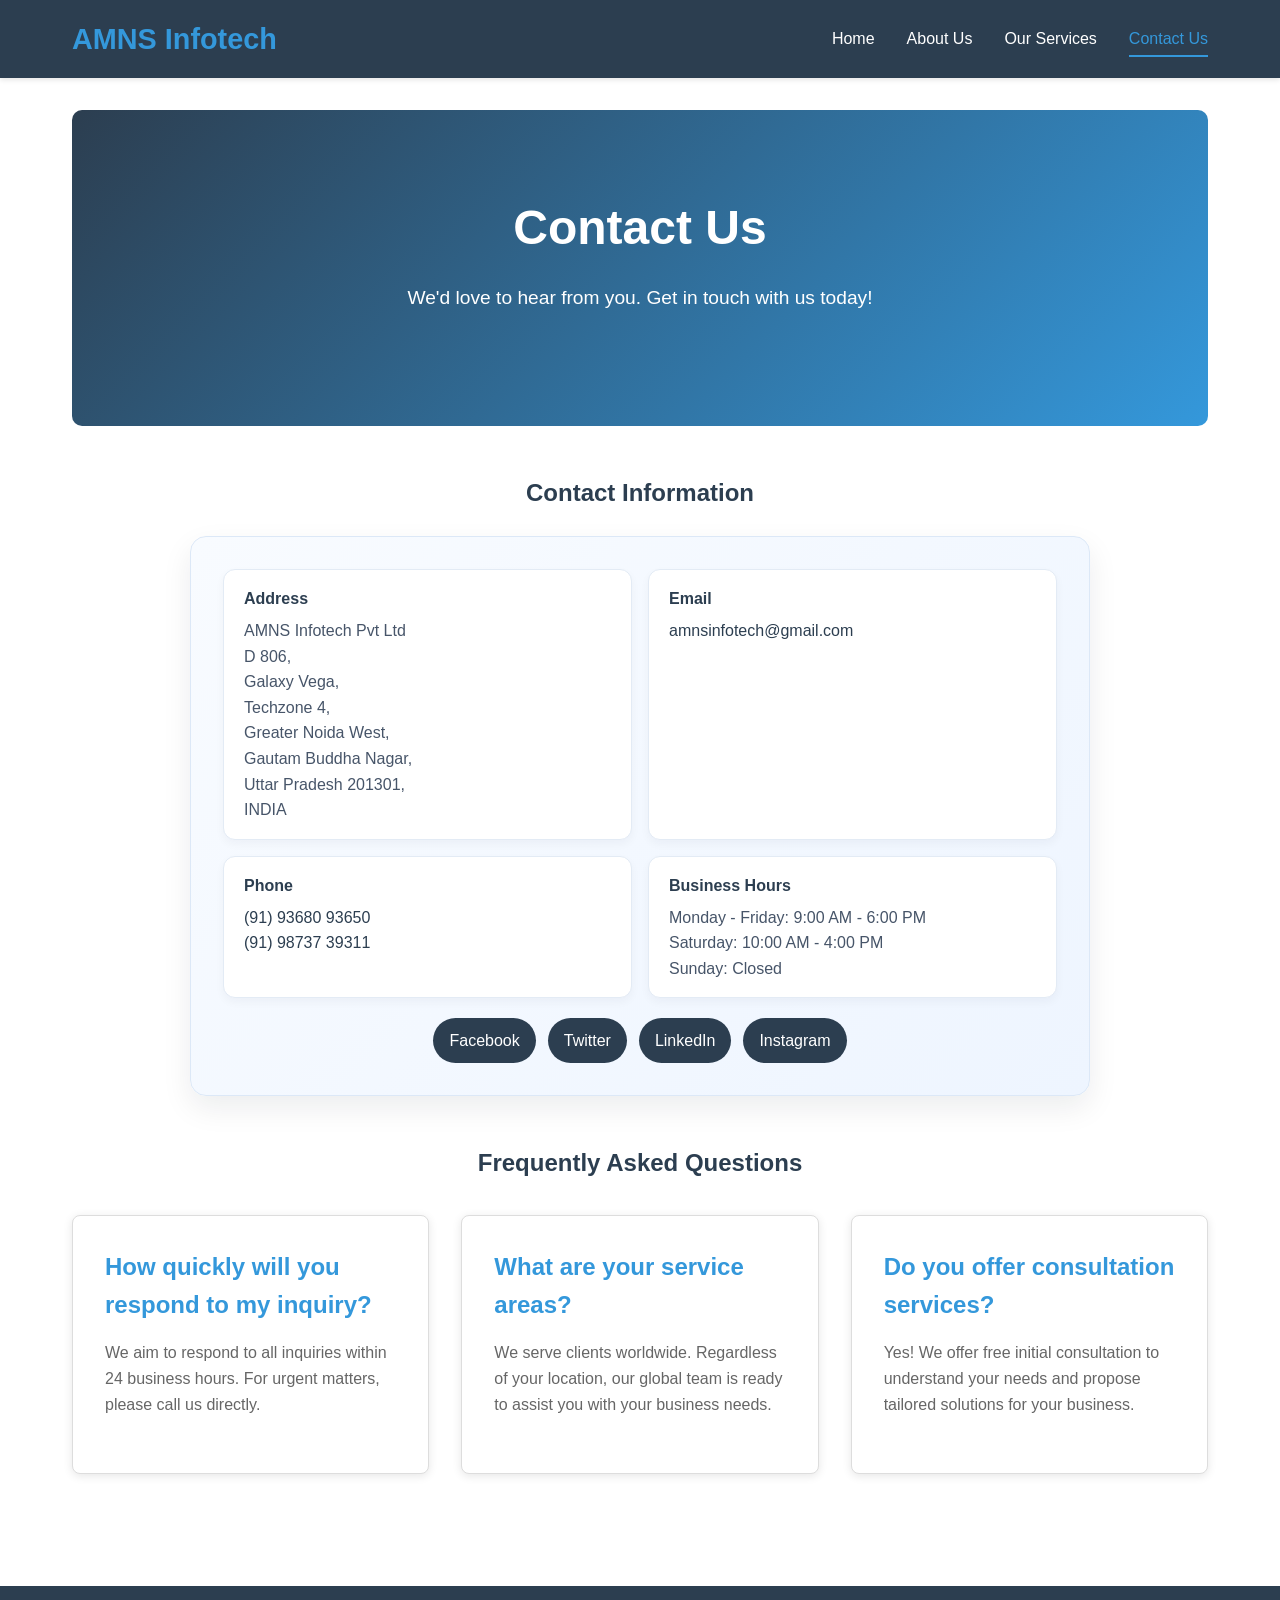
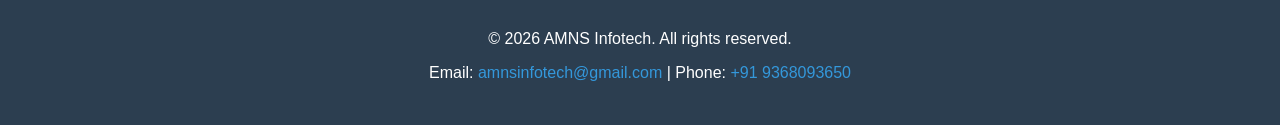
==== contact.html @ 9a3332d9 "moved files to root folder" ====
<!DOCTYPE html>
<html lang="en">
<head>
    <meta charset="UTF-8">
    <meta name="viewport" content="width=device-width, initial-scale=1.0">
    <title>Contact Us - AMNS Infotech</title>
    <link rel="stylesheet" href="css/styles.css">
</head>
<body>
    <header>
        <nav>
            <div class="logo">AMNS Infotech</div>
            <ul class="nav-links">
                <li><a href="index.html">Home</a></li>
                <li><a href="about.html">About Us</a></li>
                <li><a href="services.html">Our Services</a></li>
                <li><a href="contact.html" class="active">Contact Us</a></li>
            </ul>
            <div class="hamburger">
                <span></span>
                <span></span>
                <span></span>
            </div>
        </nav>
    </header>

    <main>
        <section class="hero">
            <h1>Contact Us</h1>
            <p>We'd love to hear from you. Get in touch with us today!</p>
        </section>

        <section style="margin-top: 2rem;">
            <div class="contact-container">
                <div class="contact-info-wrapper">
                    <h2 style="color: var(--primary-color); margin-bottom: 1.5rem; text-align: center;">Contact Information</h2>
                    <div class="contact-info">
                        <div class="contact-info-grid">
                            <div class="contact-item">
                                <strong>Address</strong>
                                <p>AMNS Infotech Pvt Ltd<br>
                                D 806,<br>
                                Galaxy Vega,<br>
                                Techzone 4,<br>
                                Greater Noida West,<br>
                                Gautam Buddha Nagar,<br>
                                Uttar Pradesh 201301,<br>
                                INDIA</p>
                            </div>

                            <div class="contact-item">
                                <strong>Email</strong>
                                <p><a href="mailto:amnsinfotech@gmail.com">amnsinfotech@gmail.com</a></p>
                            </div>

                            <div class="contact-item">
                                <strong>Phone</strong>
                                <p><a href="tel:+919368093650">(91) 93680 93650</a></p>
                                <p><a href="tel:+919873739311">(91) 98737 39311</a></p>
                            </div>

                            <div class="contact-item">
                                <strong>Business Hours</strong>
                                <p>Monday - Friday: 9:00 AM - 6:00 PM<br>
                                Saturday: 10:00 AM - 4:00 PM<br>
                                Sunday: Closed</p>
                            </div>
                        </div>

                        <div class="contact-social">
                            <a href="#">Facebook</a>
                            <a href="#">Twitter</a>
                            <a href="#">LinkedIn</a>
                            <a href="#">Instagram</a>
                        </div>
                    </div>
                </div>
            </div>
        </section>

        <section style="margin-top: 3rem;">
            <h2 style="text-align: center; color: var(--primary-color); margin-bottom: 2rem;">Frequently Asked Questions</h2>
            <div class="cards-grid">
                <div class="card">
                    <h3>How quickly will you respond to my inquiry?</h3>
                    <p>We aim to respond to all inquiries within 24 business hours. For urgent matters, please call us directly.</p>
                </div>
                <div class="card">
                    <h3>What are your service areas?</h3>
                    <p>We serve clients worldwide. Regardless of your location, our global team is ready to assist you with your business needs.</p>
                </div>
                <div class="card">
                    <h3>Do you offer consultation services?</h3>
                    <p>Yes! We offer free initial consultation to understand your needs and propose tailored solutions for your business.</p>
                </div>
            </div>
        </section>
    </main>

    <footer>
        <p>&copy; 2026 AMNS Infotech. All rights reserved.</p>
        <p>Email: <a href="mailto:amnsinfotech@gmail.com">amnsinfotech@gmail.com</a> | Phone: <a href="tel:+919368093650">+91 9368093650</a></p>
    </footer>

    <script src="js/script.js"></script>
</body>
</html>
---- css/styles.css ----
* {
    margin: 0;
    padding: 0;
    box-sizing: border-box;
}

:root {
    --primary-color: #2c3e50;
    --secondary-color: #3498db;
    --accent-color: #e74c3c;
    --text-color: #333;
    --light-bg: #ecf0f1;
    --white: #fff;
}

body {
    font-family: 'Segoe UI', Tahoma, Geneva, Verdana, sans-serif;
    line-height: 1.6;
    color: var(--text-color);
    background-color: var(--white);
}

/* Header and Navigation */
header {
    background-color: var(--primary-color);
    color: var(--white);
    padding: 1rem 0;
    box-shadow: 0 2px 5px rgba(0, 0, 0, 0.1);
    position: sticky;
    top: 0;
    z-index: 1000;
}

nav {
    max-width: 1200px;
    margin: 0 auto;
    display: flex;
    justify-content: space-between;
    align-items: center;
    padding: 0 2rem;
}

.logo {
    font-size: 1.8rem;
    font-weight: bold;
    color: var(--secondary-color);
}

.nav-links {
    list-style: none;
    display: flex;
    gap: 2rem;
}

.nav-links a {
    color: var(--white);
    text-decoration: none;
    transition: color 0.3s ease;
    font-weight: 500;
}

.nav-links a:hover {
    color: var(--secondary-color);
}

.nav-links a.active {
    color: var(--secondary-color);
    border-bottom: 2px solid var(--secondary-color);
    padding-bottom: 0.5rem;
}

.hamburger {
    display: none;
    flex-direction: column;
    cursor: pointer;
    gap: 5px;
}

.hamburger span {
    width: 25px;
    height: 3px;
    background-color: var(--white);
    border-radius: 2px;
    transition: all 0.3s ease;
}

/* Main Content */
main {
    max-width: 1200px;
    margin: 0 auto;
    padding: 2rem;
    min-height: calc(100vh - 200px);
}

/* Hero Section */
.hero {
    background: linear-gradient(135deg, var(--primary-color), var(--secondary-color));
    color: var(--white);
    padding: 5rem 2rem;
    text-align: center;
    border-radius: 10px;
    margin-bottom: 3rem;
}

.hero h1 {
    font-size: 3rem;
    margin-bottom: 1rem;
}

.hero p {
    font-size: 1.2rem;
    margin-bottom: 2rem;
}

.btn {
    display: inline-block;
    padding: 0.8rem 2rem;
    background-color: var(--accent-color);
    color: var(--white);
    text-decoration: none;
    border-radius: 5px;
    transition: background-color 0.3s ease;
    border: none;
    cursor: pointer;
    font-size: 1rem;
}

.btn:hover {
    background-color: #c0392b;
}

.btn-secondary {
    background-color: var(--secondary-color);
}

.btn-secondary:hover {
    background-color: #2980b9;
}

/* Cards Grid */
.cards-grid {
    display: grid;
    grid-template-columns: repeat(auto-fit, minmax(300px, 1fr));
    gap: 2rem;
    margin: 2rem 0;
}

.card {
    background-color: var(--white);
    border: 1px solid #ddd;
    border-radius: 8px;
    padding: 2rem;
    box-shadow: 0 2px 10px rgba(0, 0, 0, 0.1);
    transition: transform 0.3s ease, box-shadow 0.3s ease;
}

.card:hover {
    transform: translateY(-5px);
    box-shadow: 0 5px 20px rgba(0, 0, 0, 0.15);
}

.card h3 {
    color: var(--secondary-color);
    margin-bottom: 1rem;
    font-size: 1.5rem;
}

.card p {
    color: #666;
    margin-bottom: 1.5rem;
}

/* About Section */
.about-container {
    display: grid;
    grid-template-columns: 1fr 1fr;
    gap: 2rem;
    align-items: center;
}

.about-image {
    width: 100%;
    height: 300px;
    background: linear-gradient(135deg, var(--secondary-color), var(--primary-color));
    border-radius: 8px;
    display: flex;
    align-items: center;
    justify-content: center;
    color: var(--white);
    font-size: 1.2rem;
}

.about-content h2 {
    color: var(--primary-color);
    margin-bottom: 1rem;
    font-size: 2rem;
}

.about-content p {
    margin-bottom: 1rem;
    color: #666;
    line-height: 1.8;
}

/* Contact Form */
.form-group {
    margin-bottom: 1.5rem;
}

.form-group label {
    display: block;
    margin-bottom: 0.5rem;
    color: var(--primary-color);
    font-weight: 500;
}

.form-group input,
.form-group textarea {
    width: 100%;
    padding: 0.8rem;
    border: 1px solid #ddd;
    border-radius: 5px;
    font-family: inherit;
    font-size: 1rem;
    transition: border-color 0.3s ease;
}

.form-group input:focus,
.form-group textarea:focus {
    outline: none;
    border-color: var(--secondary-color);
    box-shadow: 0 0 5px rgba(52, 152, 219, 0.3);
}

.form-group textarea {
    resize: vertical;
    min-height: 150px;
}

.contact-container {
    display: grid;
    justify-items: center;
}

.contact-info-wrapper {
    width: min(100%, 900px);
}

.contact-info {
    background: linear-gradient(135deg, #f8fbff 0%, #eef5ff 100%);
    padding: 2rem;
    border-radius: 16px;
    box-shadow: 0 12px 30px rgba(15, 23, 42, 0.08);
    border: 1px solid #dce8f7;
}

.contact-info h3 {
    color: var(--primary-color);
    margin-bottom: 1.5rem;
    font-size: 1.5rem;
}

.contact-info-grid {
    display: grid;
    grid-template-columns: repeat(2, minmax(0, 1fr));
    gap: 1rem;
}

.contact-item {
    background: #ffffff;
    padding: 1rem 1.25rem;
    border-radius: 12px;
    border: 1px solid #e3ebf5;
    box-shadow: 0 4px 10px rgba(15, 23, 42, 0.04);
    text-align: left;
}

.contact-item strong {
    display: block;
    color: var(--primary-color);
    margin-bottom: 0.4rem;
    font-size: 1rem;
}

.contact-item p {
    margin: 0;
    color: #475569;
    line-height: 1.6;
}

.contact-item a {
    color: var(--primary-color);
    text-decoration: none;
}

.contact-item a:hover {
    text-decoration: underline;
}

.contact-social {
    margin-top: 1.25rem;
    display: flex;
    justify-content: center;
    flex-wrap: wrap;
    gap: 0.75rem;
}

.contact-social a {
    background-color: var(--primary-color);
    color: var(--white);
    padding: 0.6rem 1rem;
    border-radius: 999px;
    text-decoration: none;
    transition: background-color 0.3s ease;
}

.contact-social a:hover {
    background-color: var(--secondary-color);
}

/* Footer */
footer {
    background-color: var(--primary-color);
    color: var(--white);
    text-align: center;
    padding: 2rem;
    margin-top: 3rem;
}

footer p {
    margin: 0.5rem 0;
}

footer a {
    color: var(--secondary-color);
    text-decoration: none;
}

footer a:hover {
    text-decoration: underline;
}

/* Responsive Design */
@media (max-width: 768px) {
    .nav-links {
        display: none;
        position: absolute;
        top: 60px;
        left: 0;
        right: 0;
        background-color: var(--primary-color);
        flex-direction: column;
        gap: 0;
        padding: 1rem 0;
    }

    .nav-links.active {
        display: flex;
    }

    .nav-links li {
        padding: 1rem 2rem;
        border-bottom: 1px solid rgba(255, 255, 255, 0.1);
    }

    .nav-links a {
        display: block;
    }

    .hamburger {
        display: flex;
    }

    .hamburger.active span:nth-child(1) {
        transform: rotate(45deg) translate(8px, 8px);
    }

    .hamburger.active span:nth-child(2) {
        opacity: 0;
    }

    .hamburger.active span:nth-child(3) {
        transform: rotate(-45deg) translate(7px, -7px);
    }

    .hero h1 {
        font-size: 2rem;
    }

    .hero p {
        font-size: 1rem;
    }

    main {
        padding: 1rem;
    }

    .about-container,
    .contact-container {
        grid-template-columns: 1fr;
    }

    .about-image {
        order: -1;
    }
}

@media (max-width: 480px) {
    nav {
        padding: 0 1rem;
    }

    .logo {
        font-size: 1.4rem;
    }

    .hero {
        padding: 3rem 1rem;
    }

    .hero h1 {
        font-size: 1.5rem;
    }

    .hero p {
        font-size: 0.9rem;
    }

    main {
        padding: 1rem 0.5rem;
    }

    .cards-grid {
        grid-template-columns: 1fr;
        gap: 1.5rem;
    }

    .card {
        padding: 1.5rem;
    }

    .btn {
        padding: 0.6rem 1.5rem;
        font-size: 0.9rem;
    }
}
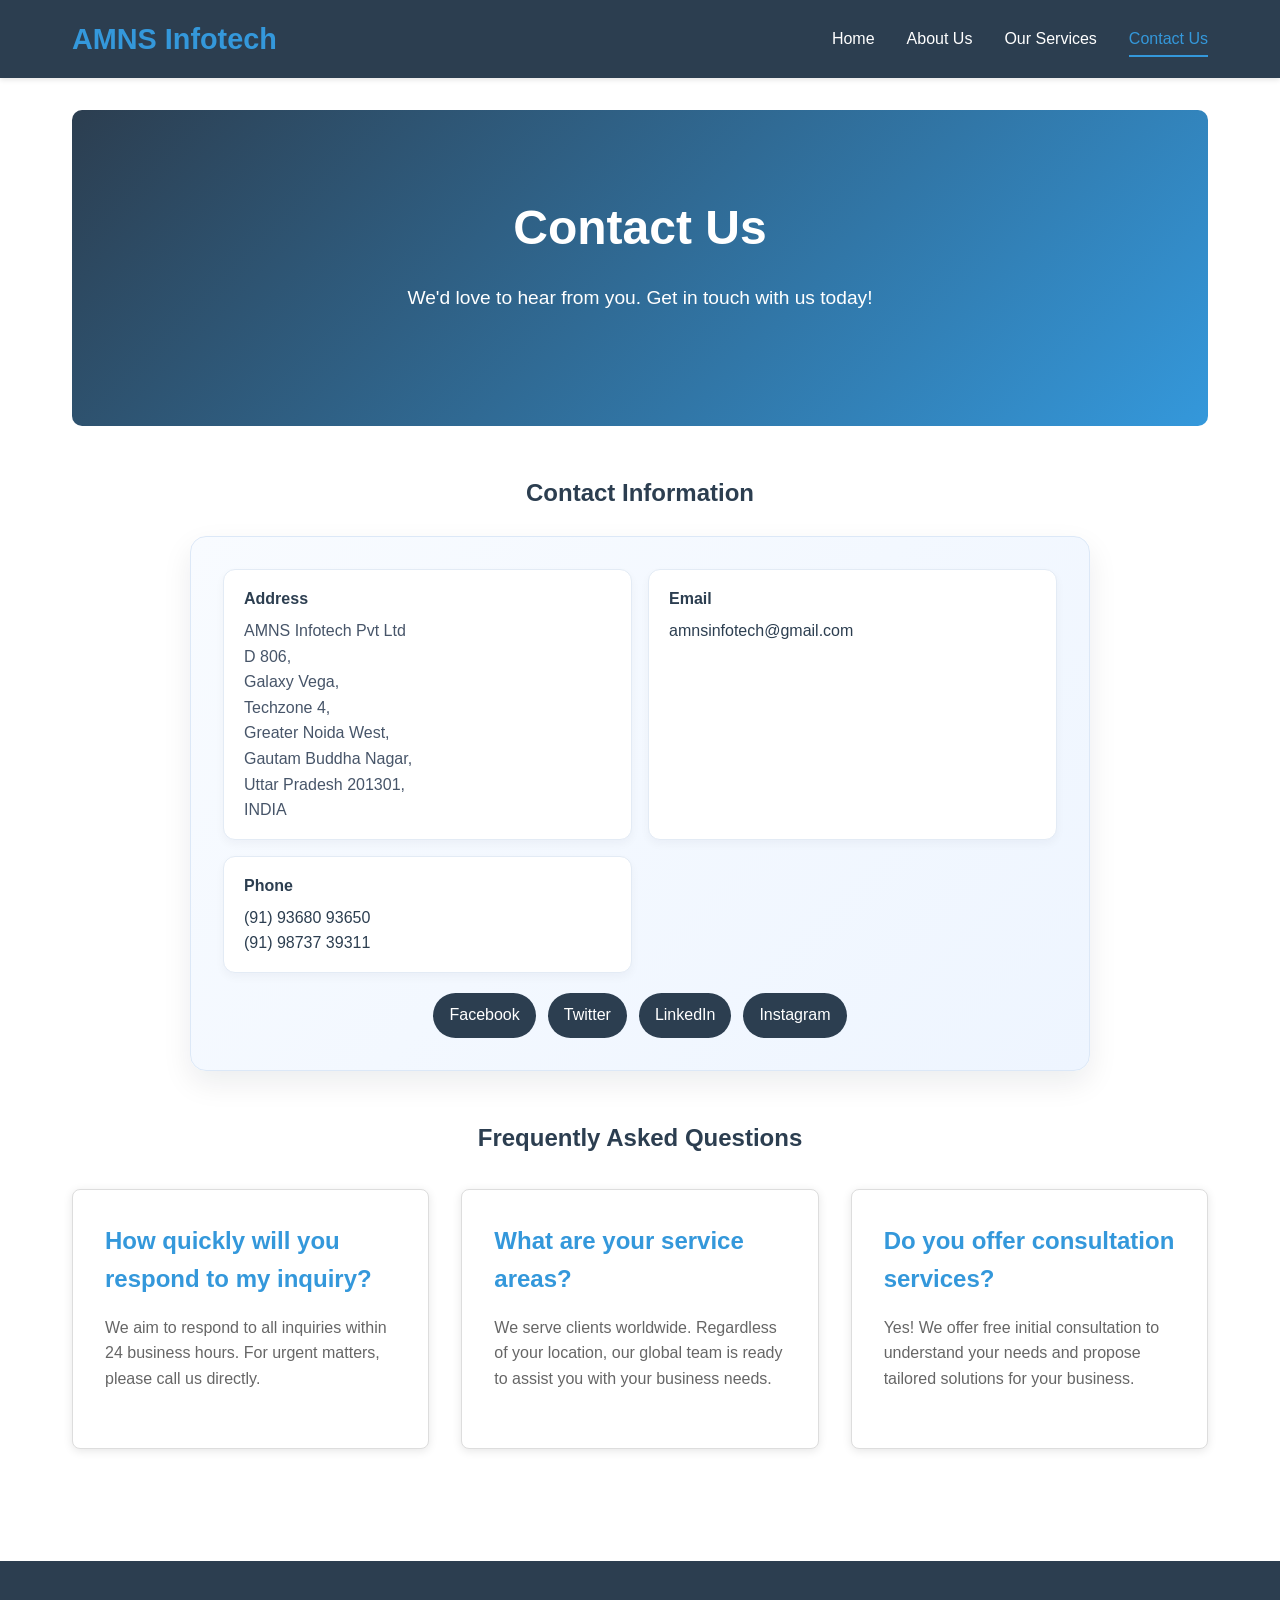
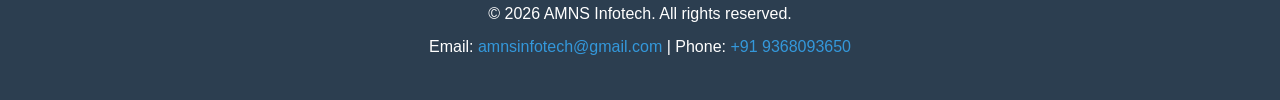
==== commit 34c2fcd0: "Remove business hours from contact.html Removed business hours section from contact page." ====
--- a/contact.html
+++ b/contact.html
@@ -59,12 +59,6 @@
                                 <p><a href="tel:+919873739311">(91) 98737 39311</a></p>
                             </div>
 
-                            <div class="contact-item">
-                                <strong>Business Hours</strong>
-                                <p>Monday - Friday: 9:00 AM - 6:00 PM<br>
-                                Saturday: 10:00 AM - 4:00 PM<br>
-                                Sunday: Closed</p>
-                            </div>
                         </div>
 
                         <div class="contact-social">
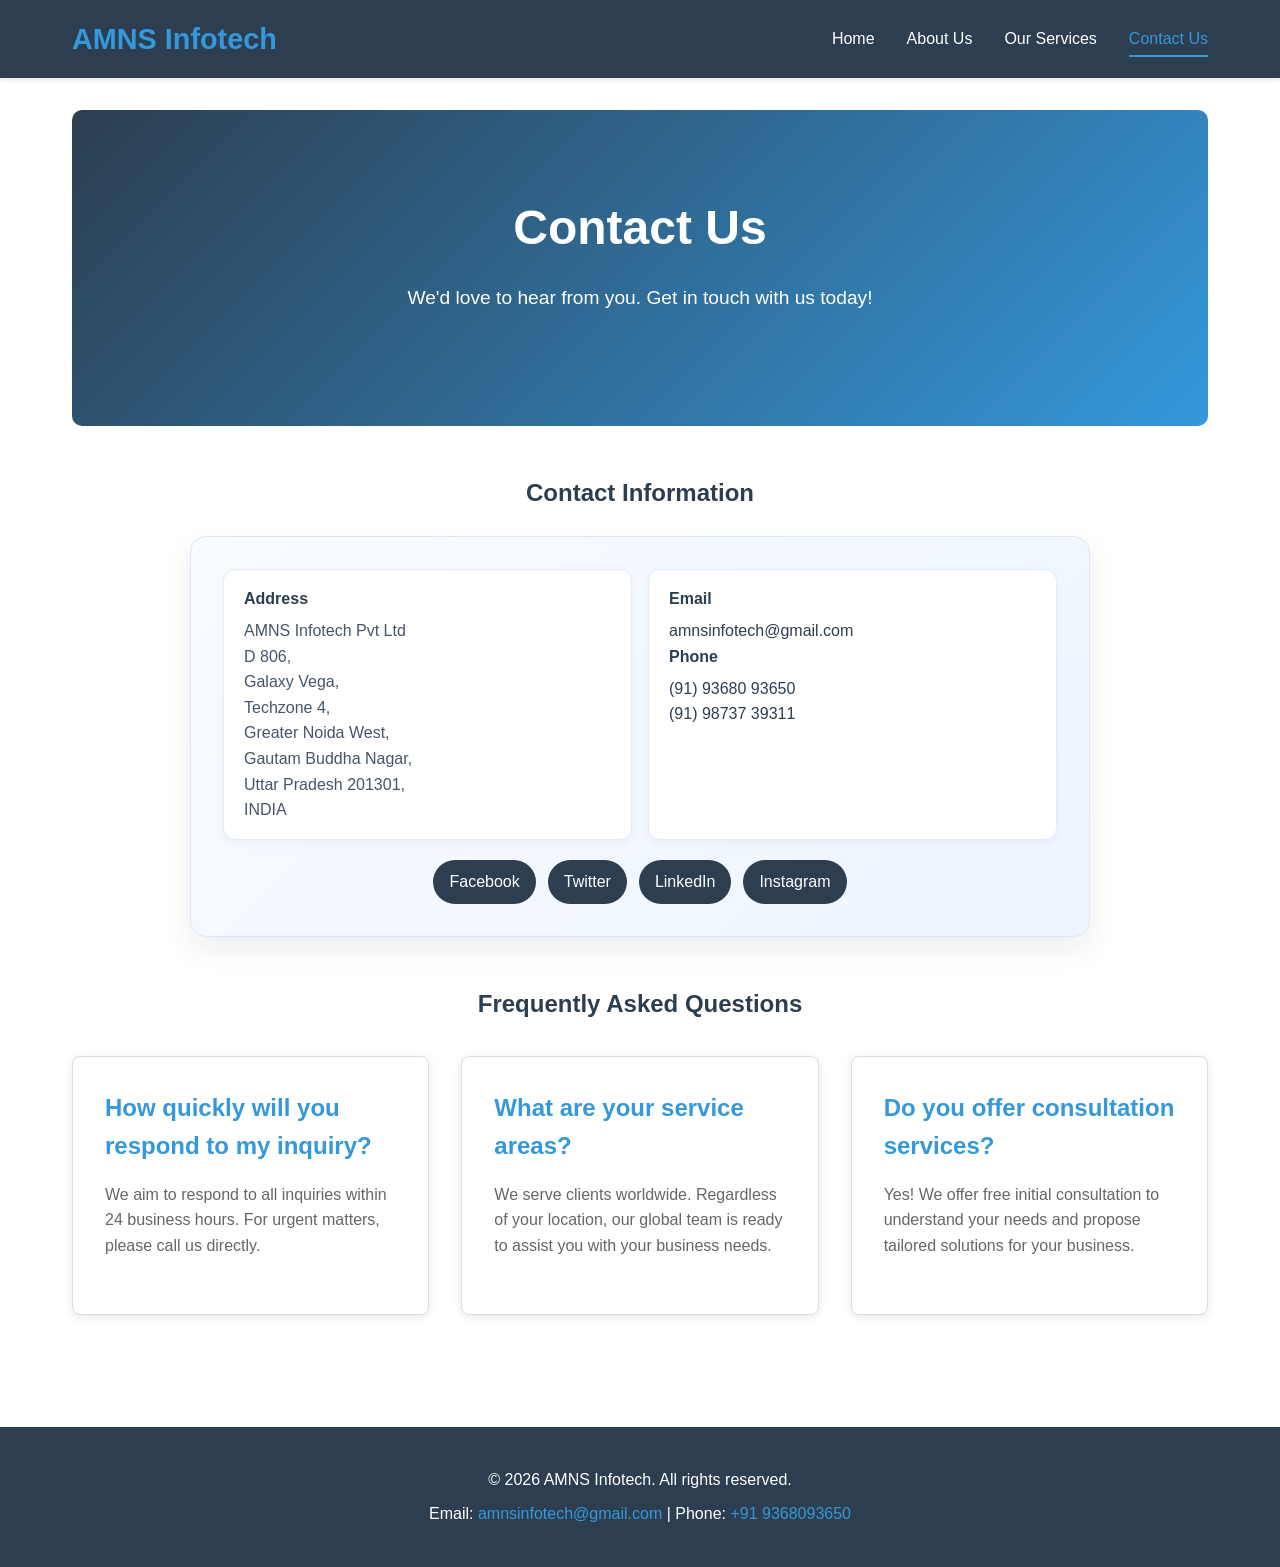
==== commit 6eadb270: "Fix contact item formatting in contact.html Fix contact item formatting in contact.html" ====
--- a/contact.html
+++ b/contact.html
@@ -51,13 +51,14 @@
                             <div class="contact-item">
                                 <strong>Email</strong>
                                 <p><a href="mailto:amnsinfotech@gmail.com">amnsinfotech@gmail.com</a></p>
-                            </div>
-
-                            <div class="contact-item">
+                                
                                 <strong>Phone</strong>
                                 <p><a href="tel:+919368093650">(91) 93680 93650</a></p>
                                 <p><a href="tel:+919873739311">(91) 98737 39311</a></p>
+                            
                             </div>
+
+                            
 
                         </div>
 
